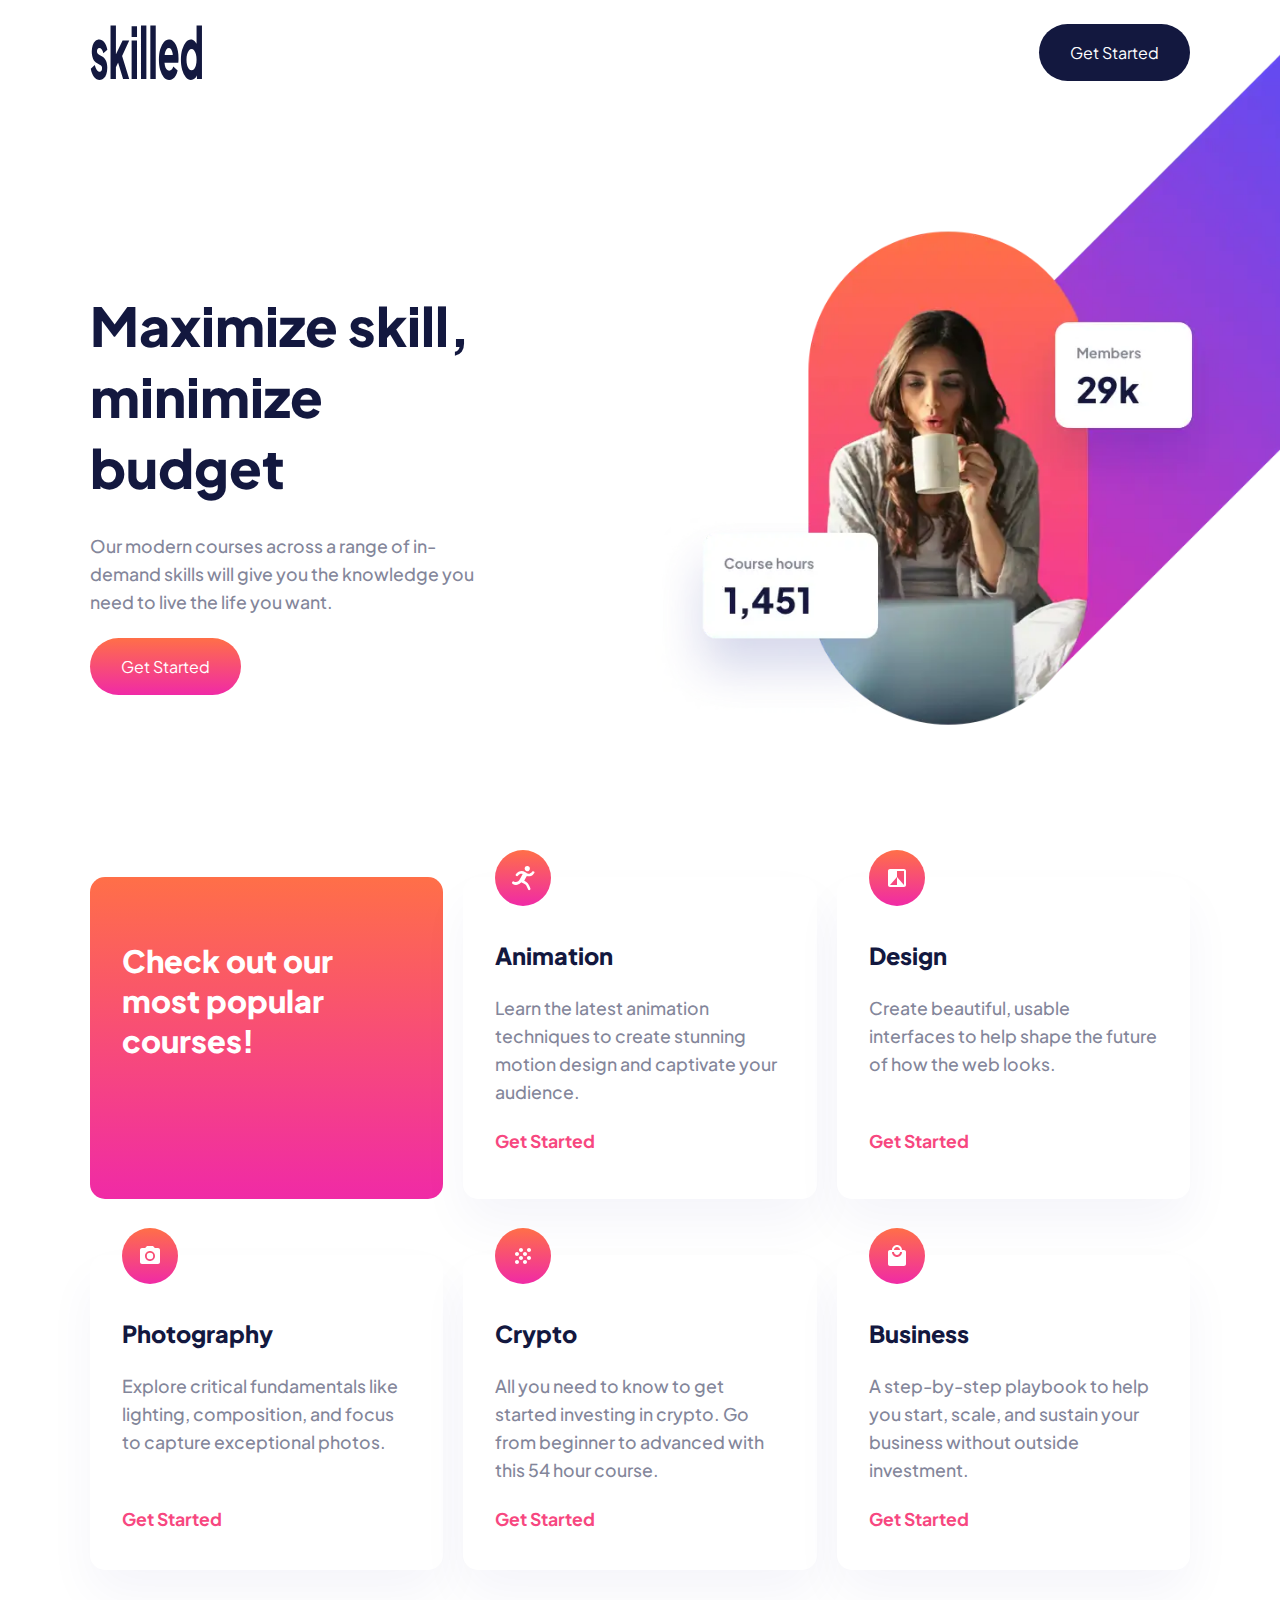
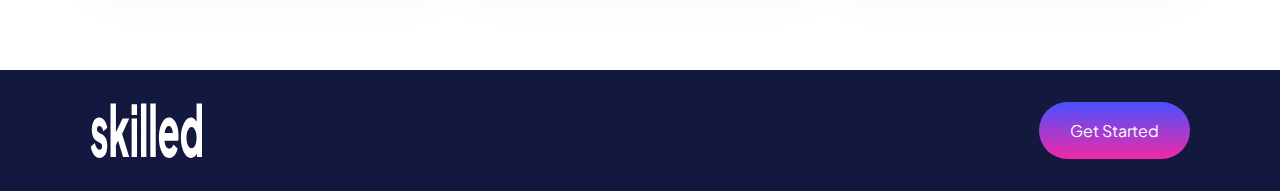
==== index.html @ 46c99c42 "sampler-1" ====
<!DOCTYPE html>
<html lang="en">
  <head>
    <meta charset="UTF-8" />
    <meta http-equiv="X-UA-Compatible" content="IE=edge" />
    <meta
      name="viewport"
      content="width=device-width, initial-scale=1.0, maximum-scale=1.0, minimum-scale=1.0, user-scalable=no"
    />
    <link
      rel="icon"
      type="image/png"
      sizes="32x32"
      href="./assets/favicon-32x32.png"
    />
    <link rel="stylesheet" href="css/style.css" />
    <title>Frontend Mentor | Skilled e-learning landing page</title>
  </head>
  <body>
    <header>
      <div class="container">
        <nav class="nav__bar">
          <img src="./assets/logo-dark.svg" alt="logo-dark" class="nav__logo" />
          <a href="#" class="btn nav__btn">Get Started</a>
        </nav>
      </div>
    </header>
    <main>
      <div class="container">
        <section class="hero__container">
          <div class="hero__text">
            <h1>Maximize skill, minimize budget</h1>
            <p>
              Our modern courses across a range of in-demand skills will give
              you the knowledge you need to live the life you want.
            </p>
            <a href="#" class="btn hero__btn">Get Started</a>
          </div>
        </section>
      </div>
      <div class="container">
        <section class="card__container">
          <div class="card__sub">
            <h2>Check out our most popular courses!</h2>
          </div>
          <div class="card">
            <img src="./assets/icon-animation.svg" alt="icon" />
            <h3>Animation</h3>
            <p>
              Learn the latest animation techniques to create stunning motion
              design and captivate your audience.
            </p>
            <a href="#">Get Started</a>
          </div>
          <div class="card">
            <img src="./assets/icon-design.svg" alt="icon" />
            <h3>Design</h3>
            <p>
              Create beautiful, usable interfaces to help shape the future of
              how the web looks.
            </p>
            <a href="#">Get Started</a>
          </div>
          <div class="card">
            <img src="./assets/icon-photography.svg" alt="icon" />
            <h3>Photography</h3>
            <p>
              Explore critical fundamentals like lighting, composition, and
              focus to capture exceptional photos.
            </p>
            <a href="#">Get Started</a>
          </div>
          <div class="card">
            <img src="./assets/icon-crypto.svg" alt="icon" />
            <h3>Crypto</h3>
            <p>
              All you need to know to get started investing in crypto. Go from
              beginner to advanced with this 54 hour course.
            </p>
            <a href="#">Get Started</a>
          </div>
          <div class="card">
            <img src="./assets/icon-business.svg" alt="icon" />
            <h3>Business</h3>
            <p>
              A step-by-step playbook to help you start, scale, and sustain your
              business without outside investment.
            </p>
            <a href="#">Get Started</a>
          </div>
        </section>
      </div>
    </main>

    <footer>
      <div class="container">
        <div class="footer__flex">
          <img src="./assets/logo-light.svg" alt="logo-dark" />
          <a href="#" class="btn footer__btn">Get Started</a>
        </div>
      </div>
    </footer>
  </body>
</html>
---- css/style.css ----
@import url("https://fonts.googleapis.com/css2?family=Plus+Jakarta+Sans:wght@500;700;800&display=swap");

/* *****************************************VARIABLE */
:root {
  --primary: #ffffff;
  --secondary: #13183f;
  --neutral-1: #666ca3;
  --neutral-2: #83869a;
  --neutral-3: #f74780;
  --neutral-4: #ffa7c3;
  --gradient-1: linear-gradient(180deg, #ff6f48 0.04%, #f02aa6 100%);
  --gradient-2: linear-gradient(180deg, #4851ff 0%, #f02aa6 99.92%);
  --fs-500: clamp(1rem, calc(0.96rem + 0.18vw), 1.13rem);
  --fs-600: clamp(1.25rem, calc(1.18rem + 0.36vw), 1.5rem);
  --fs-700: clamp(1.5rem, calc(1.36rem + 0.71vw), 2rem);
  --fs-900: clamp(2.5rem, calc(2.21rem + 1.43vw), 3.5rem);
  --fw-500: 500;
  --fw-700: 700;
  --fw-800: 800;
  --radius: 30px;
}
/* *****************************************RESET */
* {
  box-sizing: border-box;
  margin: 0;
  padding: 0;
}
/* *****************************************DESKTOP */
body {
  font-family: "Plus Jakarta Sans", sans-serif;
  background-color: var(--primary);
  background-image: url("../assets/image-hero-desktop.webp");
  background-repeat: no-repeat;
  background-position: right -120px top -132px;
  max-width: 120rem;
}
.container {
  width: min(90%, 1100px);
  margin-inline: auto;
}
/* *****************************************HEADER */
header {
  padding: 24px 0;
}
.nav__bar {
  display: flex;
  justify-content: space-between;
}

.btn {
  padding: 18px 31px;
  border-radius: var(--radius);
  color: var(--primary);
  text-decoration: none;
  transition: 0.2s ease-in-out;
}
.btn:hover {
  opacity: 0.5;
}
.nav__btn {
  background-color: var(--secondary);
}
/* ***************************************** SECTION HERO */
.hero__container {
  margin: 185px 0 200px;
}
.hero__text {
  width: 400px;
}
.hero__text h1 {
  color: var(--secondary);
  font-size: var(--fs-900);
  font-weight: var(--fw-800);
  line-height: 71px;
  padding-bottom: 29px;
}
p {
  color: var(--neutral-2);
  font-size: var(--fs-500);
  font-weight: var(--fw-500);
  line-height: 28px;
}
.hero__text p {
  padding-bottom: 40px;
}
.hero__btn {
  background: var(--gradient-1);
}

/* *****************************************SECTION CARD */
.card__container {
  display: grid;
  grid-template-columns: repeat(auto-fit, minmax(330px, 1fr));
  gap: 56px 20px;
  padding-bottom: 100px;
}
.card__sub {
  background: var(--gradient-1);
  color: var(--primary);
  padding: 64px 32px 138px;
  border-radius: 15px;
}
.card__sub h2 {
  font-size: var(--fs-700);
  font-weight: var(--fw-800);
  line-height: 40px;
}
.card {
  background-color: var(--primary);
  box-shadow: 0px 25px 50px 0px #06168d0b;
  padding: 64px 32px 40px;
  border-radius: 15px;
  position: relative;
}
.card img:first-child {
  position: absolute;
  top: -27px;
}
.card h3 {
  color: var(--secondary);
  font-size: var(--fs-600);
  font-weight: var(--fw-800);
  margin-bottom: 24px;
}
.card__container .card:nth-child(2) > p,
.card__container .card:nth-child(5) > p,
.card__container .card:nth-child(6) > p {
  margin-bottom: 24px;
}
.card__container .card:nth-child(3) > p,
.card__container .card:nth-child(4) > p {
  margin-bottom: 52px;
}
.card a {
  text-decoration: none;
  color: var(--neutral-3);
  font-size: var(--fs-500);
  font-weight: var(--fw-700);
  transition: 0.2s ease-in-out;
}
.card a:hover {
  color: var(--neutral-4);
}
/* *****************************************FOOTER */
footer {
  background-color: var(--secondary);
  padding-block: 32px;
}
.footer__flex {
  display: flex;
  justify-content: space-between;
}
.footer__btn {
  background: var(--gradient-2);
}

/* *****************************************RESPONSIVE */
@media screen and (max-width: 110rem) {
  body {
    background-position: right -270px top -108px;
    background-size: 63%;
  }
}
@media screen and (max-width: 82.5rem) {
  body {
    background-position: right -297px top -45px;
    background-size: 72%;
  }
}
@media screen and (max-width: 64rem) {
  body {
    background-position: right -187px top 64px;
    background-size: 70%;
  }
}

@media screen and (max-width: 48rem) {
  body {
    background-image: url("../assets/image-hero-tablet.webp");
    background-position: right -169px top 185px;
    background-size: 80%;
  }
  .hero__text {
    width: 300px;
  }
  .hero__text h1 {
    line-height: 50px;
    padding-bottom: 25px;
  }

  .hero__text p {
    padding-bottom: 39px;
  }
}
@media screen and (max-width: 36.25rem) {
  body {
    background-image: url("../assets/image-hero-mobile.webp");
    background-position: center 515px;
  }
  .hero__container {
    margin: 38px 0 500px;
  }
  .hero__text {
    width: 100%;
    text-align: center;
  }
  .hero__text h1 {
    line-height: 50px;
    padding-bottom: 25px;
  }
  .hero__text p {
    padding-bottom: 39px;
  }
  .card,
  .card__sub {
    padding: 32px 28px;
  }
}
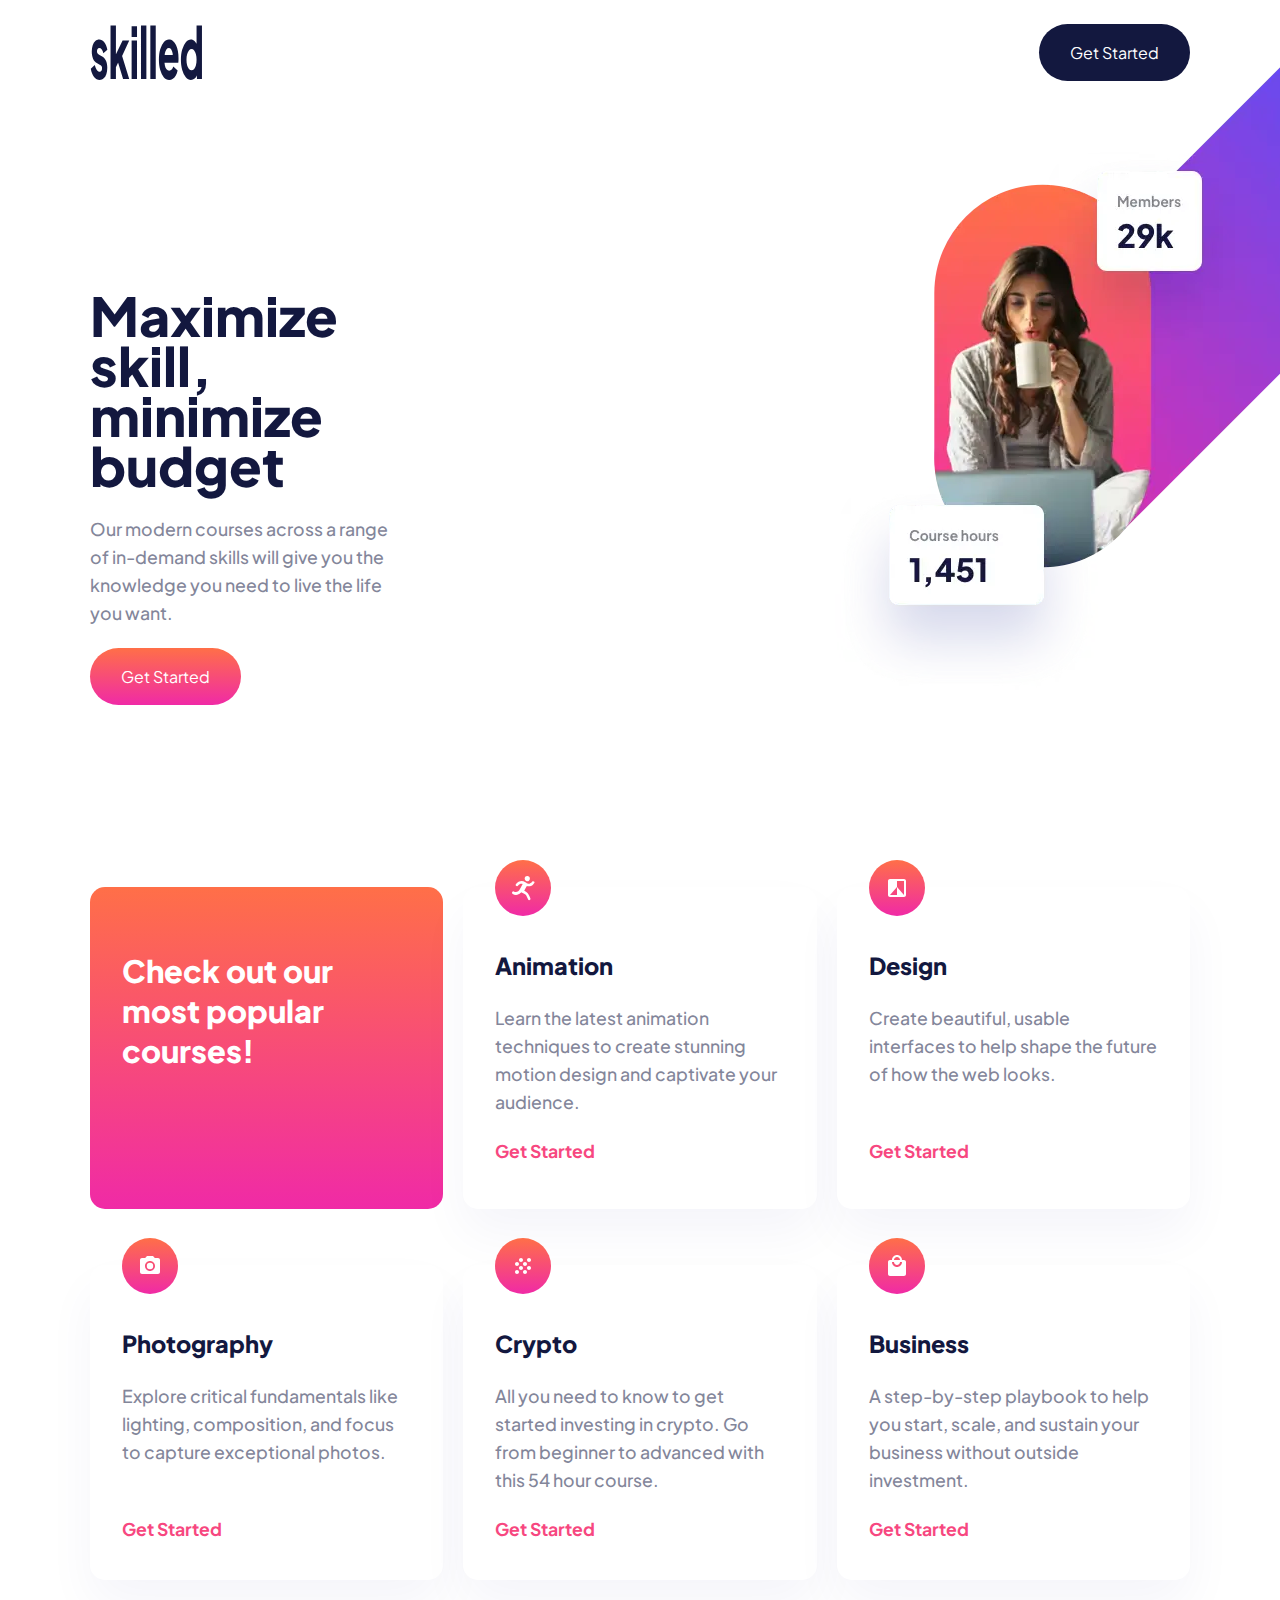
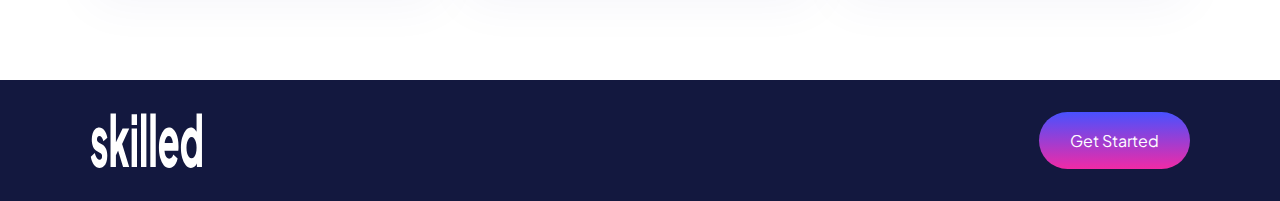
==== commit fca43dd5: "end project" ====
--- a/index.html
+++ b/index.html
@@ -36,6 +36,7 @@
             </p>
             <a href="#" class="btn hero__btn">Get Started</a>
           </div>
+          <div class="hero__img"></div>
         </section>
       </div>
       <div class="container">
--- a/css/style.css
+++ b/css/style.css
@@ -29,10 +29,6 @@
 body {
   font-family: "Plus Jakarta Sans", sans-serif;
   background-color: var(--primary);
-  background-image: url("../assets/image-hero-desktop.webp");
-  background-repeat: no-repeat;
-  background-position: right -120px top -132px;
-  max-width: 120rem;
 }
 .container {
   width: min(90%, 1100px);
@@ -63,6 +59,7 @@
 /* ***************************************** SECTION HERO */
 .hero__container {
   margin: 185px 0 200px;
+  position: relative;
 }
 .hero__text {
   width: 400px;
@@ -86,6 +83,15 @@
 .hero__btn {
   background: var(--gradient-1);
 }
+.hero__img {
+  position: absolute;
+  background-image: url("../assets/image-hero-desktop.webp");
+  background-repeat: no-repeat;
+  width: 1046px;
+  height: 938px;
+  top: -421px;
+  right: -500px;
+}
 
 /* *****************************************SECTION CARD */
 .card__container {
@@ -155,31 +161,7 @@
 }
 
 /* *****************************************RESPONSIVE */
-@media screen and (max-width: 110rem) {
-  body {
-    background-position: right -270px top -108px;
-    background-size: 63%;
-  }
-}
-@media screen and (max-width: 82.5rem) {
-  body {
-    background-position: right -297px top -45px;
-    background-size: 72%;
-  }
-}
-@media screen and (max-width: 64rem) {
-  body {
-    background-position: right -187px top 64px;
-    background-size: 70%;
-  }
-}
-
-@media screen and (max-width: 48rem) {
-  body {
-    background-image: url("../assets/image-hero-tablet.webp");
-    background-position: right -169px top 185px;
-    background-size: 80%;
-  }
+@media screen and (max-width: 90rem) {
   .hero__text {
     width: 300px;
   }
@@ -191,14 +173,21 @@
   .hero__text p {
     padding-bottom: 39px;
   }
-}
-@media screen and (max-width: 36.25rem) {
-  body {
-    background-image: url("../assets/image-hero-mobile.webp");
-    background-position: center 515px;
-  }
+  .hero__img {
+    width: 695px;
+    height: 723px;
+    padding-top: 0;
+    position: absolute;
+    top: -320px;
+    right: -340px;
+    background-image: url("../assets/image-hero-tablet.webp");
+  }
+}
+
+@media screen and (max-width: 48rem) {
   .hero__container {
-    margin: 38px 0 500px;
+    position: static;
+    margin: 0;
   }
   .hero__text {
     width: 100%;
@@ -215,4 +204,11 @@
   .card__sub {
     padding: 32px 28px;
   }
-}
+  .hero__img {
+    background-image: url("../assets/image-hero-mobile.webp");
+    position: static;
+    background-position: center;
+    width: 100%;
+    height: 409px;
+  }
+}
